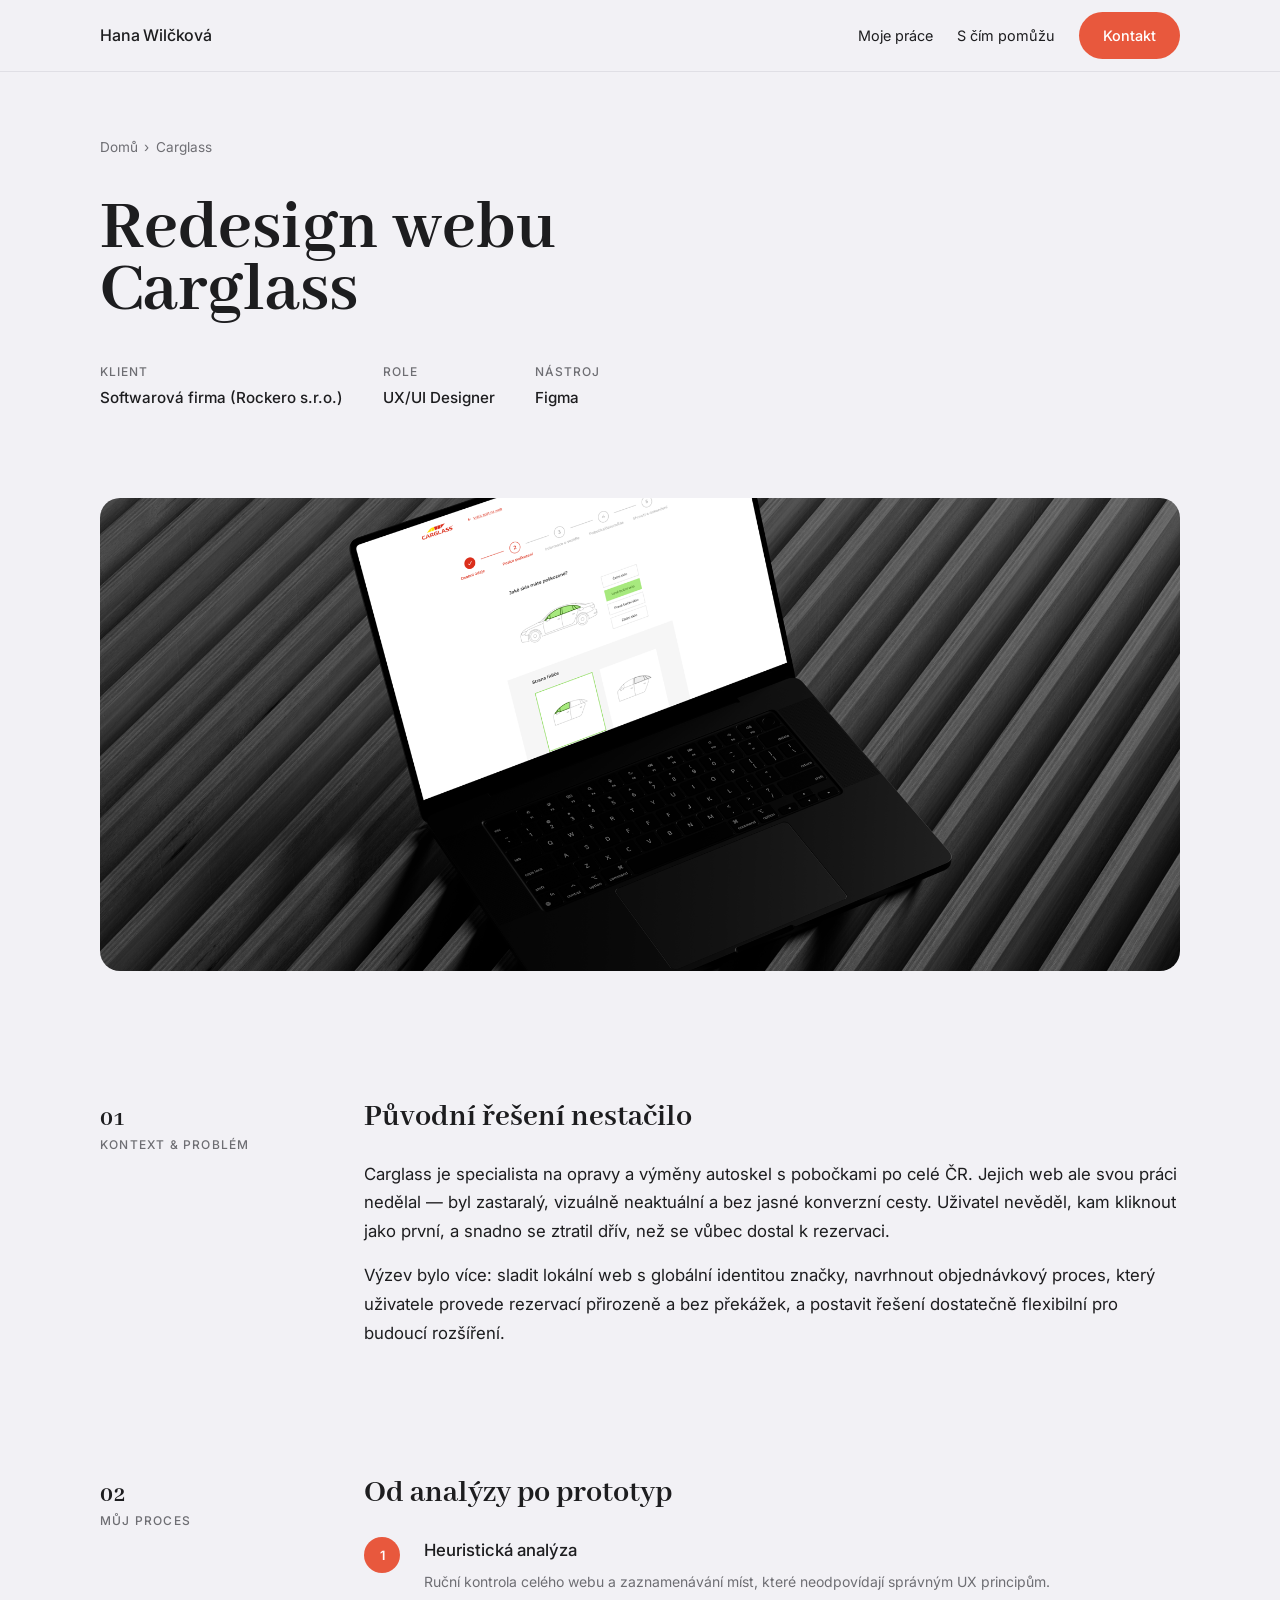
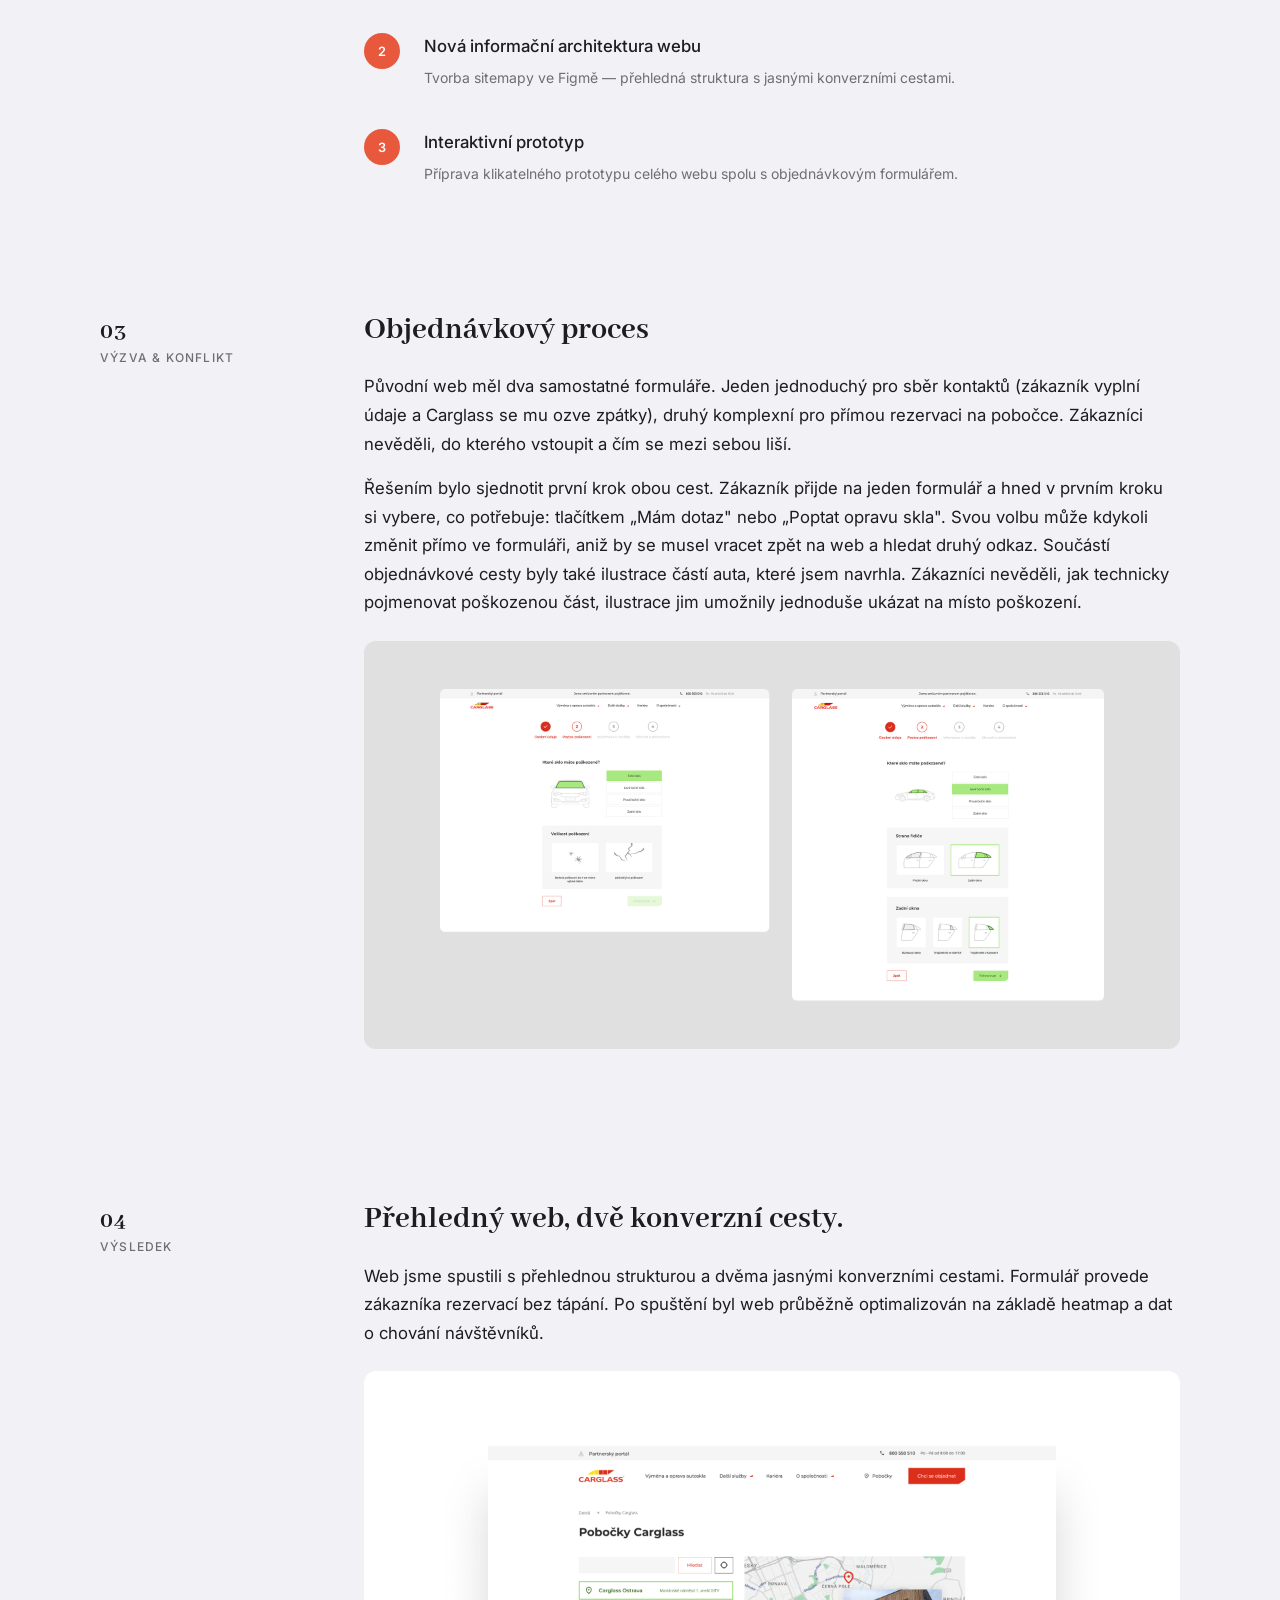
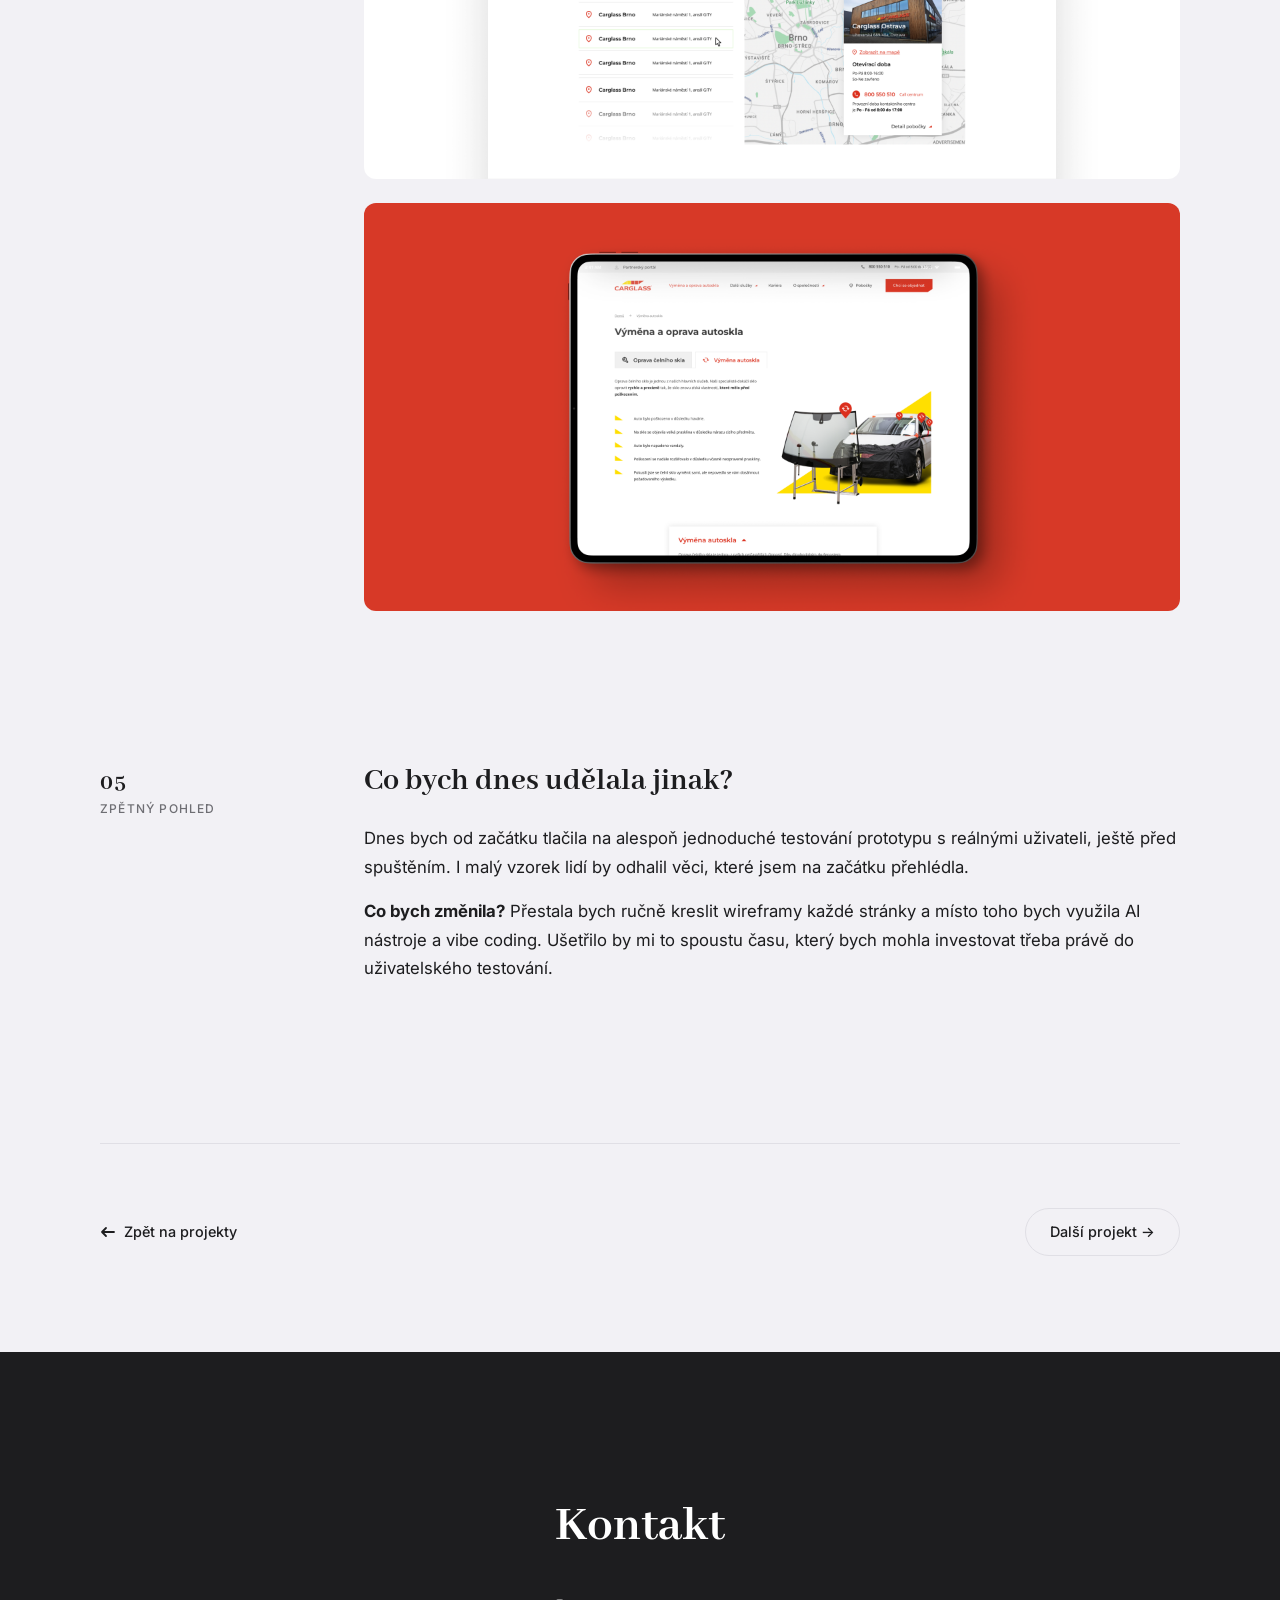
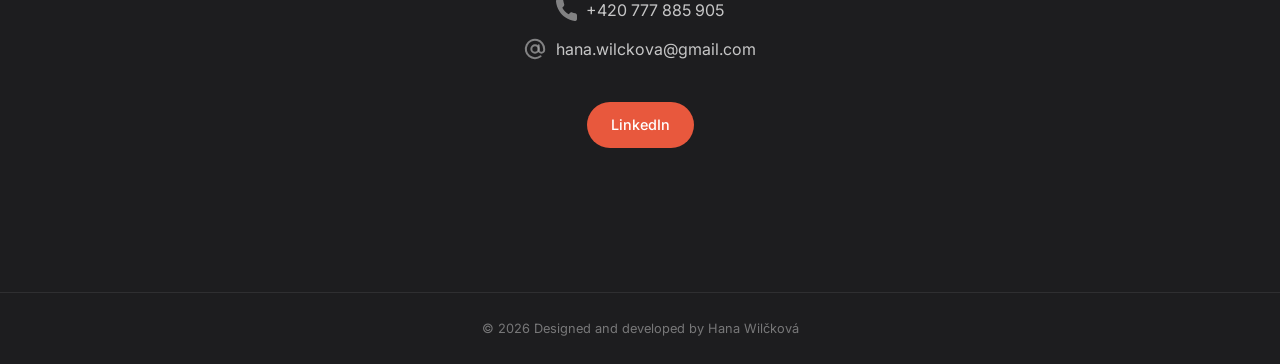
==== carglass.html @ 3c84c9d0 "Portfolio" ====
<!DOCTYPE html>
<html lang="cs">
<head>
  <meta charset="UTF-8" />
  <meta name="viewport" content="width=device-width, initial-scale=1.0" />
  <meta name="description" content="Case study: Redesign webu Carglass — Hana Wilčková, UX/UI designer" />
  <title>Carglass — Case study · Hana Wilčková</title>
  <style>
/* =============================================
   FONTS
   ============================================= */
@font-face {
  font-family: 'Abhaya Libre';
  src: url('assets/fonts/AbhayaLibre-Regular.ttf') format('truetype');
  font-weight: 400;
  font-style: normal;
  font-display: swap;
}
@font-face {
  font-family: 'Abhaya Libre';
  src: url('assets/fonts/AbhayaLibre-Medium.ttf') format('truetype');
  font-weight: 500;
  font-style: normal;
  font-display: swap;
}
@font-face {
  font-family: 'Abhaya Libre';
  src: url('assets/fonts/AbhayaLibre-SemiBold.ttf') format('truetype');
  font-weight: 600;
  font-style: normal;
  font-display: swap;
}
@font-face {
  font-family: 'Abhaya Libre';
  src: url('assets/fonts/AbhayaLibre-Bold.ttf') format('truetype');
  font-weight: 700 800;
  font-style: normal;
  font-display: swap;
}
@font-face {
  font-family: 'Inter';
  src: url('assets/fonts/Inter-VariableFont_opsz,wght.ttf') format('truetype');
  font-weight: 100 900;
  font-style: normal;
  font-display: swap;
}

/* =============================================
   DESIGN TOKENS
   ============================================= */
:root {
  --color-bg: #F2F1F5;
  --color-primary: #F2F1F5;
  --color-accent: #E8583D;
  --color-text: #1D1D1F;
  --color-white: #FFFFFF;
  --color-footer: #1D1D1F;
  --color-muted: #6E6E73;
  --color-border: #E0DFE5;
  --color-card-bg: #FFFFFF;

  --font-serif: 'Abhaya Libre', Georgia, serif;
  --font-sans: 'Inter', -apple-system, BlinkMacSystemFont, 'Segoe UI', sans-serif;

  --space-xs: 0.5rem;
  --space-sm: 1rem;
  --space-md: 1.5rem;
  --space-lg: 2.5rem;
  --space-xl: 4rem;
  --space-2xl: 6rem;
  --space-3xl: 9rem;

  --radius-sm: 6px;
  --radius-md: 12px;
  --radius-lg: 20px;
  --radius-full: 9999px;

  --transition: 0.2s ease;

  --max-width: 1160px;
  --nav-height: 72px;
}

/* =============================================
   RESET & BASE
   ============================================= */
*, *::before, *::after {
  box-sizing: border-box;
  margin: 0;
  padding: 0;
}

html {
  scroll-behavior: smooth;
  scroll-padding-top: var(--nav-height);
}

body {
  font-family: var(--font-sans);
  font-weight: 400;
  font-size: 1rem;
  line-height: 1.65;
  color: var(--color-text);
  background-color: var(--color-bg);
  -webkit-font-smoothing: antialiased;
  -moz-osx-font-smoothing: grayscale;
}

img {
  display: block;
  max-width: 100%;
  height: auto;
}

a {
  color: inherit;
  text-decoration: none;
}

ul, ol {
  list-style: none;
}

/* =============================================
   TYPOGRAPHY
   ============================================= */
h1, h2, h3, h4 {
  font-family: var(--font-serif);
  font-weight: 700;
  line-height: 1.15;
  color: var(--color-text);
}

h1 { font-size: clamp(2.66rem, 5.7vw, 5.225rem); line-height: 0.85; }
h2 { font-size: clamp(2rem, 4vw, 3.5rem); }
h3 { font-size: clamp(1.4rem, 2.5vw, 2rem); }
h4 { font-size: 1.2rem; font-weight: 600; }

p {
  color: var(--color-text);
  line-height: 1.7;
}

.text-muted {
  color: var(--color-muted);
  font-size: 0.9rem;
}

/* =============================================
   LAYOUT
   ============================================= */
.container {
  width: 100%;
  max-width: var(--max-width);
  margin: 0 auto;
  padding: 0 var(--space-lg);
}

section {
  padding: var(--space-2xl) 0;
}

/* =============================================
   BUTTONS
   ============================================= */
.btn {
  display: inline-flex;
  align-items: center;
  gap: 0.4rem;
  padding: 0.7rem 1.5rem;
  border-radius: var(--radius-full);
  font-family: var(--font-sans);
  font-size: 0.9rem;
  font-weight: 500;
  cursor: pointer;
  border: none;
  transition: background-color var(--transition), color var(--transition), transform var(--transition), box-shadow var(--transition);
  white-space: nowrap;
}

.btn-accent {
  background-color: var(--color-accent);
  color: var(--color-white);
}

.btn-accent:hover {
  background-color: #d44b31;
  transform: translateY(-1px);
  box-shadow: 0 4px 16px rgba(232, 88, 61, 0.3);
}

.btn-outline {
  background-color: transparent;
  color: var(--color-text);
  border: 1.5px solid var(--color-border);
}

.btn-outline:hover {
  border-color: var(--color-text);
}

.btn-ghost {
  background-color: transparent;
  color: var(--color-text);
  padding: 0.7rem 0;
}

.btn-ghost:hover {
  color: var(--color-accent);
}

.btn-large {
  padding: 1rem 2.5rem;
  font-size: 1.1rem;
}

.btn-nav {
  background-color: transparent;
  color: var(--color-text);
  border: 1.5px solid var(--color-text);
}

.btn-nav:hover {
  background-color: var(--color-accent);
  border-color: var(--color-accent);
  color: var(--color-white);
  transform: translateY(-1px);
  box-shadow: 0 4px 16px rgba(232, 88, 61, 0.3);
}

/* =============================================
   NAVIGATION
   ============================================= */
.nav {
  position: fixed;
  top: 0;
  left: 0;
  right: 0;
  z-index: 100;
  background-color: var(--color-bg);
  border-bottom: 1px solid var(--color-border);
  height: var(--nav-height);
  display: flex;
  align-items: center;
}

body {
  padding-top: var(--nav-height);
}

.nav__inner {
  display: flex;
  align-items: center;
  justify-content: space-between;
  width: 100%;
  max-width: var(--max-width);
  margin: 0 auto;
  padding: 0 var(--space-lg);
}

.nav__logo {
  font-family: var(--font-sans);
  font-weight: 500;
  font-size: 1rem;
  color: var(--color-text);
  letter-spacing: -0.01em;
  transition: color var(--transition);
  white-space: nowrap;
}

.nav__logo:hover {
  color: var(--color-accent);
}

.nav__links {
  display: flex;
  align-items: center;
  gap: var(--space-md);
  margin-left: auto;
  margin-right: var(--space-md);
}

.nav__link {
  font-family: var(--font-sans);
  font-size: 0.9rem;
  font-weight: 400;
  color: var(--color-text);
  transition: color var(--transition);
}

.nav__link:hover {
  color: var(--color-accent);
}

.nav__actions {
  display: flex;
  align-items: center;
  gap: var(--space-sm);
}

/* Burger button */
.nav__burger {
  display: none;
  flex-direction: column;
  justify-content: center;
  align-items: center;
  gap: 5px;
  width: 36px;
  height: 36px;
  background: none;
  border: none;
  cursor: pointer;
  padding: 0;
  flex-shrink: 0;
}

.nav__burger-line {
  display: block;
  width: 22px;
  height: 2px;
  background-color: var(--color-text);
  border-radius: 2px;
  transition: transform 0.2s ease, opacity 0.2s ease;
}

.nav__burger[aria-expanded="true"] .nav__burger-line:nth-child(1) {
  transform: translateY(7px) rotate(45deg);
}
.nav__burger[aria-expanded="true"] .nav__burger-line:nth-child(2) {
  opacity: 0;
}
.nav__burger[aria-expanded="true"] .nav__burger-line:nth-child(3) {
  transform: translateY(-7px) rotate(-45deg);
}

/* Mobile drawer */
.nav__drawer {
  display: none;
  position: fixed;
  top: var(--nav-height);
  left: 0;
  right: 0;
  height: calc(100dvh - var(--nav-height));
  background-color: var(--color-bg);
  padding: var(--space-md) var(--space-lg);
  flex-direction: column;
  gap: 0;
  z-index: 99;
  overflow-y: auto;
}

.nav__drawer.is-open {
  display: flex;
}

.nav__drawer-link {
  font-family: var(--font-sans);
  font-size: 1rem;
  font-weight: 400;
  color: var(--color-text);
  padding: 0.85rem 0;
  border-bottom: 1px solid var(--color-border);
  transition: color var(--transition);
}

.nav__drawer-link:last-child {
  border-bottom: none;
}

.nav__drawer-link:hover {
  color: var(--color-accent);
}

/* =============================================
   FOOTER
   ============================================= */
.footer {
  background-color: var(--color-footer);
  color: var(--color-white);
}

.footer__main {
  min-height: 60vh;
  display: flex;
  align-items: center;
  padding: var(--space-2xl) 0;
}

.footer__bar {
  min-height: 72px;
  display: flex;
  align-items: center;
  justify-content: center;
  border-top: 1px solid rgba(255,255,255,0.08);
}

.footer__bar .container {
  width: 100%;
  text-align: center;
}

.footer__inner {
  display: flex;
  flex-direction: column;
  align-items: center;
  text-align: center;
  gap: var(--space-xl);
  width: 100%;
}

.footer__cta-label {
  font-size: 0.8rem;
  font-weight: 500;
  text-transform: uppercase;
  letter-spacing: 0.1em;
  color: rgba(255,255,255,0.4);
  margin-bottom: var(--space-sm);
}

.footer__headline {
  font-family: var(--font-serif);
  font-size: clamp(2rem, 4vw, 3.5rem);
  color: var(--color-white);
  line-height: 1.2;
  margin-bottom: var(--space-lg);
}

.footer__contacts {
  display: flex;
  flex-direction: column;
  align-items: center;
  gap: 0.75rem;
  margin-bottom: var(--space-lg);
}

.footer__contact-item {
  display: inline-flex;
  align-items: center;
  gap: 0.6rem;
  color: rgba(255,255,255,0.75);
  font-size: 1rem;
  text-decoration: none;
  transition: color var(--transition);
}

.footer__contact-item:hover {
  color: var(--color-white);
}

.footer__contact-item svg {
  flex-shrink: 0;
  opacity: 0.6;
}


.footer__copy {
  font-size: 0.8rem;
  color: rgba(255,255,255,0.4);
  text-align: center;
}

.footer__social {
  display: flex;
  gap: var(--space-md);
}

.footer__social-link {
  font-size: 0.8rem;
  color: rgba(255,255,255,0.4);
  transition: color var(--transition);
}

.footer__social-link:hover {
  color: var(--color-white);
}

/* =============================================
   CASE STUDY PAGES
   ============================================= */

/* Case Study Hero */
.case-hero {
  padding: var(--space-xl) 0 var(--space-md);
}

.case-hero__breadcrumb {
  font-size: 0.85rem;
  color: var(--color-muted);
  margin-bottom: var(--space-lg);
  display: flex;
  align-items: center;
  gap: 0.4rem;
}

.case-hero__breadcrumb a {
  color: var(--color-muted);
  transition: color var(--transition);
}

.case-hero__breadcrumb a:hover {
  color: var(--color-text);
}

.case-hero__label {
  font-size: 0.8rem;
  font-weight: 500;
  text-transform: uppercase;
  letter-spacing: 0.1em;
  color: var(--color-accent);
  margin-bottom: var(--space-sm);
}

.case-hero__title {
  margin-bottom: var(--space-lg);
  max-width: 800px;
}

.case-hero__meta {
  display: flex;
  flex-wrap: wrap;
  gap: var(--space-lg);
}

.case-hero__meta-item {
  display: flex;
  flex-direction: column;
  gap: 0.2rem;
}

.case-hero__meta-label {
  font-size: 0.75rem;
  font-weight: 500;
  text-transform: uppercase;
  letter-spacing: 0.08em;
  color: var(--color-muted);
}

.case-hero__meta-value {
  font-size: 0.95rem;
  font-weight: 500;
  color: var(--color-text);
}

/* Case Study Cover Image */
.case-cover {
  padding: var(--space-xl) 0;
}

.case-cover__image {
  width: 100%;
  border-radius: var(--radius-lg);
  overflow: hidden;
  aspect-ratio: 16 / 7;
  background-color: var(--color-border);
  position: relative;
}

.case-cover__image img {
  width: 100%;
  height: 100%;
  object-fit: cover;
}

.case-cover__placeholder {
  width: 100%;
  height: 100%;
  display: flex;
  align-items: center;
  justify-content: center;
  font-family: var(--font-sans);
  font-size: 0.9rem;
  color: var(--color-white);
}

/* Case Study Content */
.case-content {
  padding: 0 0 var(--space-2xl);
}

.case-section {
  padding: var(--space-xl) 0;
}

.case-section__inner {
  display: grid;
  grid-template-columns: 200px 1fr;
  gap: var(--space-xl);
  align-items: start;
}

.case-section__num {
  font-family: var(--font-sans);
  font-size: 0.75rem;
  font-weight: 500;
  text-transform: uppercase;
  letter-spacing: 0.1em;
  color: var(--color-muted);
  padding-top: 0.5rem;
}

.case-section__num strong {
  font-size: 1.5rem;
  font-weight: 700;
  font-family: var(--font-serif);
  color: var(--color-text);
  display: block;
  line-height: 1;
  margin-bottom: 0.25rem;
}

.case-section__title {
  font-family: var(--font-serif);
  font-size: clamp(1.5rem, 2.5vw, 2rem);
  margin-bottom: var(--space-md);
}

.case-section__body {
  font-size: 1.05rem;
  line-height: 1.8;
  color: var(--color-text);
}

.case-section__body p {
  margin-bottom: var(--space-sm);
}

.case-section__body p:last-child {
  margin-bottom: 0;
}

.case-section__body .process-step__title {
  margin-bottom: 0.25rem;
}

.case-section__body .process-step__desc {
  margin-bottom: 0;
}

/* Numbered process steps */
.process-steps {
  display: flex;
  flex-direction: column;
  gap: var(--space-lg);
  margin-top: var(--space-md);
}

.process-step {
  display: flex;
  gap: var(--space-md);
  align-items: flex-start;
}

.process-step__num {
  flex-shrink: 0;
  width: 36px;
  height: 36px;
  border-radius: var(--radius-full);
  background-color: var(--color-accent);
  color: var(--color-white);
  display: flex;
  align-items: center;
  justify-content: center;
  font-size: 0.8rem;
  font-weight: 600;
  font-family: var(--font-sans);
  margin-top: 0.1rem;
}

.process-step__content {
  flex: 1;
  display: flex;
  flex-direction: column;
  gap: 0.15rem;
}

.process-step__title {
  font-weight: 500;
  color: var(--color-text);
  margin-bottom: 0.1rem;
}

.process-step__desc {
  font-size: 0.875rem;
  color: var(--color-muted);
  margin-top: 0;
  line-height: 1.5;
}

/* Callout / highlight block */
.callout {
  background-color: var(--color-white);
  border-left: 3px solid var(--color-accent);
  border-radius: 0 var(--radius-md) var(--radius-md) 0;
  padding: var(--space-md);
  margin: var(--space-md) 0;
}

.callout p {
  font-size: 0.975rem;
  color: var(--color-text);
}

/* Image in case study */
.case-image {
  width: 100%;
  border-radius: var(--radius-md);
  overflow: hidden;
  margin: var(--space-md) 0;
}

.case-image img {
  width: 100%;
  height: auto;
  display: block;
}

.case-image__caption {
  font-size: 0.8rem;
  color: var(--color-muted);
  text-align: center;
  margin-top: 0.5rem;
  font-style: italic;
}

/* Back button */
.case-back {
  padding: var(--space-xl) 0 var(--space-2xl);
  border-top: 1px solid var(--color-border);
  display: flex;
  align-items: center;
  justify-content: space-between;
}

.btn-back {
  display: inline-flex;
  align-items: center;
  gap: 0.5rem;
  font-size: 0.9rem;
  font-weight: 500;
  color: var(--color-text);
  transition: color var(--transition), gap var(--transition);
}

.btn-back:hover {
  color: var(--color-accent);
  gap: 0.75rem;
}

/* =============================================
   DIVIDERS & UTILS
   ============================================= */
.divider {
  width: 100%;
  height: 1px;
  background-color: var(--color-border);
}

.visually-hidden {
  position: absolute;
  width: 1px;
  height: 1px;
  padding: 0;
  margin: -1px;
  overflow: hidden;
  clip: rect(0, 0, 0, 0);
  white-space: nowrap;
  border: 0;
}

/* =============================================
   RESPONSIVE
   ============================================= */
@media (max-width: 900px) {
  .projects__grid {
    grid-template-columns: 1fr;
    gap: var(--space-md);
  }

  .about__inner {
    grid-template-columns: 1fr;
    gap: var(--space-lg);
  }

  .case-section__inner {
    grid-template-columns: 1fr;
    gap: var(--space-sm);
  }

  .case-section__num {
    display: flex;
    align-items: center;
    gap: var(--space-sm);
    padding-top: 0;
  }

  .case-section__num strong {
    display: inline;
    margin-bottom: 0;
  }
}

@media (max-width: 768px) {
  :root {
    --space-xl: 3rem;
    --space-2xl: 4rem;
    --space-3xl: 5rem;
  }

  .container {
    padding: 0 var(--space-sm);
  }

  .nav__inner {
    padding: 0 var(--space-sm);
  }

  .hero {
    padding: var(--space-xl) 0 var(--space-lg);
  }

  .hero__title {
    font-size: clamp(2.6rem, 9vw, 4rem);
  }

  .hero__actions {
    flex-direction: column;
    align-items: flex-start;
    gap: var(--space-sm);
  }

  .section-header {
    flex-direction: column;
    gap: var(--space-xs);
  }

  .case-hero__meta {
    gap: var(--space-md);
  }

  .footer__bottom {
    flex-direction: column;
    align-items: center;
    text-align: center;
  }
}

@media (max-width: 480px) {
  h1 { font-size: 2.4rem; }
  h2 { font-size: 1.8rem; }

  .hero__subtitle {
    font-size: 1rem;
  }
}

@media (max-width: 425px) {
  .nav__links {
    display: none;
  }

  .nav__burger {
    display: flex;
  }

  .nav__inner {
    padding: 0 var(--space-sm);
  }

  .nav__drawer {
    padding: 0 var(--space-sm);
  }
}

</style>
</head>
<body>

  <!-- ===================== NAVIGATION ===================== -->
    <header>
    <nav class="nav" aria-label="Hlavní navigace">
      <div class="nav__inner">
        <a href="index.html" class="nav__logo">Hana Wilčková</a>
        <div class="nav__links">
          <a href="index.html#projekty" class="nav__link">Moje práce</a>
          <a href="index.html#sluzby" class="nav__link">S čím pomůžu</a>
        </div>
        <div class="nav__actions">
          <a href="index.html#kontakt" class="btn btn-accent">Kontakt</a>
          <button class="nav__burger" aria-label="Otevřít menu" aria-expanded="false">
            <span class="nav__burger-line"></span>
            <span class="nav__burger-line"></span>
            <span class="nav__burger-line"></span>
          </button>
        </div>
      </div>
      <div class="nav__drawer" id="navDrawer">
        <a href="index.html#projekty" class="nav__drawer-link">Moje práce</a>
        <a href="index.html#sluzby" class="nav__drawer-link">S čím pomůžu</a>
      </div>
    </nav>
  </header>

  <main>

    <!-- ===================== CASE HERO ===================== -->
    <section class="case-hero">
      <div class="container">
        <nav class="case-hero__breadcrumb" aria-label="Breadcrumb">
          <a href="index.html">Domů</a>
          <span aria-hidden="true">›</span>
          <span>Carglass</span>
        </nav>

        <h1 class="case-hero__title">Redesign webu<br>Carglass</h1>

        <div class="case-hero__meta">
          <div class="case-hero__meta-item">
            <span class="case-hero__meta-label">Klient</span>
            <span class="case-hero__meta-value">Softwarová firma (Rockero s.r.o.)</span>
          </div>
          <div class="case-hero__meta-item">
            <span class="case-hero__meta-label">Role</span>
            <span class="case-hero__meta-value">UX/UI Designer</span>
          </div>
          <div class="case-hero__meta-item">
            <span class="case-hero__meta-label">Nástroj</span>
            <span class="case-hero__meta-value">Figma</span>
          </div>
        </div>
      </div>
    </section>

    <!-- ===================== COVER IMAGE ===================== -->
    <div class="case-cover">
      <div class="container">
        <div class="case-cover__image">
          <img
            src="assets/images/carglass-cover.png"
            alt="Carglass redesign — přehled"
            onerror="this.style.display='none'; this.nextElementSibling.style.display='flex';"
          />
          <div class="case-cover__placeholder" style="display:none; background: linear-gradient(135deg, #1a1a2e 0%, #2C2C54 50%, #474787 100%);">
            <div style="color: rgba(255,255,255,0.6); font-size: 0.85rem; text-align: center;">
              Carglass · Cover image · /assets/images/carglass-cover.png
            </div>
          </div>
        </div>
      </div>
    </div>

    <!-- ===================== CASE CONTENT ===================== -->
    <div class="case-content">
      <div class="container">

        <!-- 01 Kontext a problém -->
        <div class="case-section">
          <div class="case-section__inner">
            <div class="case-section__num">
              <strong>01</strong>
              Kontext &amp; problém
            </div>
            <div>
              <h2 class="case-section__title">Původní řešení nestačilo</h2>
              <div class="case-section__body">
                <p>
                  Carglass je specialista na opravy a výměny autoskel s pobočkami po celé ČR.
                  Jejich web ale svou práci nedělal — byl zastaralý, vizuálně neaktuální
                  a bez jasné konverzní cesty. Uživatel nevěděl, kam kliknout jako první,
                  a snadno se ztratil dřív, než se vůbec dostal k rezervaci.
                </p>
                <p>
                  Výzev bylo více: sladit lokální web s globální identitou značky, navrhnout
                  objednávkový proces, který uživatele provede rezervací přirozeně a bez překážek,
                  a postavit řešení dostatečně flexibilní pro budoucí rozšíření.
                </p>

              </div>
            </div>
          </div>
        </div>

        <!-- 02 Můj proces -->
        <div class="case-section">
          <div class="case-section__inner">
            <div class="case-section__num">
              <strong>02</strong>
              Můj proces
            </div>
            <div>
              <h2 class="case-section__title">Od analýzy po prototyp</h2>
              <div class="case-section__body">
                <div class="process-steps">
                  <div class="process-step">
                    <div class="process-step__num">1</div>
                    <div class="process-step__content">
                      <p class="process-step__title">Heuristická analýza</p>
                      <p class="process-step__desc">Ruční kontrola celého webu a zaznamenávání míst, které neodpovídají správným UX principům.</p>
                    </div>
                  </div>
                  <div class="process-step">
                    <div class="process-step__num">2</div>
                    <div class="process-step__content">
                      <p class="process-step__title">Nová informační architektura webu</p>
                      <p class="process-step__desc">Tvorba sitemapy ve Figmě — přehledná struktura s jasnými konverzními cestami.</p>
                    </div>
                  </div>
                  <div class="process-step">
                    <div class="process-step__num">3</div>
                    <div class="process-step__content">
                      <p class="process-step__title">Interaktivní prototyp</p>
                      <p class="process-step__desc">Příprava klikatelného prototypu celého webu spolu s objednávkovým formulářem.</p>
                    </div>
                  </div>
                </div>

              </div>
            </div>
          </div>
        </div>

        <!-- 03 Výzva & konflikt -->
        <div class="case-section">
          <div class="case-section__inner">
            <div class="case-section__num">
              <strong>03</strong>
              Výzva &amp; konflikt
            </div>
            <div>
              <h2 class="case-section__title">Objednávkový proces</h2>
              <div class="case-section__body">
                <p>
                  Původní web měl dva samostatné formuláře. Jeden jednoduchý pro sběr kontaktů
                  (zákazník vyplní údaje a Carglass se mu ozve zpátky), druhý komplexní pro přímou
                  rezervaci na pobočce. Zákazníci nevěděli, do kterého vstoupit a čím se mezi sebou liší.
                </p>
                <p>
                  Řešením bylo sjednotit první krok obou cest. Zákazník přijde na jeden formulář
                  a hned v prvním kroku si vybere, co potřebuje: tlačítkem „Mám dotaz" nebo
                  „Poptat opravu skla". Svou volbu může kdykoli změnit přímo ve formuláři, aniž
                  by se musel vracet zpět na web a hledat druhý odkaz. Součástí objednávkové cesty
                  byly také ilustrace částí auta, které jsem navrhla. Zákazníci nevěděli, jak technicky
                  pojmenovat poškozenou část, ilustrace jim umožnily jednoduše ukázat na místo poškození.
                </p>

                <div class="case-image">
                  <img src="assets/images/carglass-objednavkovy-proces.png" alt="Objednávkový proces — Carglass" />
                </div>
              </div>
            </div>
          </div>
        </div>

        <!-- 04 Výsledek -->
        <div class="case-section">
          <div class="case-section__inner">
            <div class="case-section__num">
              <strong>04</strong>
              Výsledek
            </div>
            <div>
              <h2 class="case-section__title">Přehledný web, dvě konverzní cesty.</h2>
              <div class="case-section__body">
                <p>
                  Web jsme spustili s přehlednou strukturou a dvěma jasnými konverzními cestami.
                  Formulář provede zákazníka rezervací bez tápání. Po spuštění byl web průběžně
                  optimalizován na základě heatmap a dat o chování návštěvníků.
                </p>

                <div class="case-image">
                  <img src="assets/images/carglass-prehledny-web-1.png" alt="Přehledný web Carglass — část 1" />
                </div>

                <div class="case-image">
                  <img src="assets/images/carglass-prehledny-web-2.png" alt="Přehledný web Carglass — část 2" />
                </div>
              </div>
            </div>
          </div>
        </div>

        <!-- 05 Zpětný pohled -->
        <div class="case-section">
          <div class="case-section__inner">
            <div class="case-section__num">
              <strong>05</strong>
              Zpětný pohled
            </div>
            <div>
              <h2 class="case-section__title">Co bych dnes udělala jinak?</h2>
              <div class="case-section__body">
                <p>
                  Dnes bych od začátku tlačila na alespoň jednoduché testování prototypu
                  s reálnými uživateli, ještě před spuštěním. I malý vzorek lidí by odhalil
                  věci, které jsem na začátku přehlédla.
                </p>
                <p>
                  <strong>Co bych změnila?</strong> Přestala bych ručně kreslit wireframy každé
                  stránky a místo toho bych využila AI nástroje a vibe coding. Ušetřilo by mi to
                  spoustu času, který bych mohla investovat třeba právě do uživatelského testování.
                </p>
              </div>
            </div>
          </div>
        </div>

      </div>
    </div>

    <!-- ===================== BACK BUTTON ===================== -->
    <div class="container">
      <div class="case-back">
        <a href="index.html#projekty" class="btn-back">
          <svg width="16" height="16" viewBox="0 0 16 16" fill="none" stroke="currentColor" stroke-width="1.8" stroke-linecap="round" stroke-linejoin="round" aria-hidden="true">
            <path d="M14 8H2M6 4L2 8l4 4"/>
          </svg>
          Zpět na projekty
        </a>
        <a href="videolektor.html" class="btn btn-outline">
          Další projekt →
        </a>
      </div>
    </div>

  </main>

  <!-- ===================== FOOTER ===================== -->
    <footer class="footer" id="kontakt">
    <div class="footer__main">
      <div class="container">
        <div class="footer__inner">
          <div>
            <h2 class="footer__headline">Kontakt</h2>
            <div class="footer__contacts">
              <a href="tel:+420777885905" class="footer__contact-item">
                <svg width="21" height="22" viewBox="0 0 21 22" fill="none" xmlns="http://www.w3.org/2000/svg" aria-hidden="true"><path d="M20.9993 16.4712V19.7831C21.0005 20.0906 20.9403 20.3949 20.8225 20.6766C20.7047 20.9583 20.5319 21.2112 20.3152 21.419C20.0985 21.6269 19.8427 21.7851 19.5642 21.8836C19.2856 21.9821 18.9904 22.0187 18.6975 21.991C15.4484 21.6219 12.3275 20.4611 9.58535 18.6019C7.03418 16.9069 4.87123 14.6455 3.2501 11.9781C1.46565 9.09809 0.355154 5.81909 0.00857022 2.40674C-0.0178155 2.10146 0.0168851 1.79378 0.110463 1.50329C0.20404 1.2128 0.354444 0.94586 0.552098 0.719472C0.749753 0.493085 0.990327 0.312208 1.2585 0.188357C1.52668 0.0645062 1.81659 0.000395695 2.10976 0.000107032H5.27738C5.78981 -0.00516598 6.28658 0.184556 6.67511 0.533909C7.06364 0.883262 7.31741 1.36841 7.38913 1.89892C7.52283 2.9588 7.77078 3.99946 8.12824 5.00106C8.2703 5.39619 8.30105 5.82562 8.21684 6.23847C8.13263 6.65131 7.93699 7.03026 7.6531 7.33042L6.31214 8.73245C7.81524 11.4963 10.004 13.7847 12.6474 15.3562L13.9883 13.9542C14.2754 13.6574 14.6379 13.4528 15.0327 13.3648C15.4276 13.2767 15.8383 13.3089 16.2162 13.4574C17.1742 13.8312 18.1695 14.0904 19.1832 14.2302C19.6962 14.3058 20.1646 14.576 20.4994 14.9892C20.8343 15.4024 21.0122 15.9298 20.9993 16.4712Z" fill="currentColor"/></svg>
                +420 777 885 905
              </a>
              <a href="mailto:hana.wilckova@gmail.com" class="footer__contact-item">
                <svg width="22" height="22" viewBox="0 0 22 22" fill="none" xmlns="http://www.w3.org/2000/svg" aria-hidden="true"><path d="M11.0007 14.6663C13.0257 14.6663 14.6673 13.0247 14.6673 10.9997C14.6673 8.97463 13.0257 7.33301 11.0007 7.33301C8.97561 7.33301 7.33398 8.97463 7.33398 10.9997C7.33398 13.0247 8.97561 14.6663 11.0007 14.6663Z" stroke="currentColor" stroke-width="2" stroke-linecap="round" stroke-linejoin="round"/><path d="M14.6673 7.33342V11.9167C14.6673 12.6461 14.9571 13.3456 15.4728 13.8613C15.9885 14.377 16.688 14.6667 17.4173 14.6667C18.1467 14.6667 18.8461 14.377 19.3619 13.8613C19.8776 13.3456 20.1673 12.6461 20.1673 11.9167V11.0001C20.1672 8.93119 19.4672 6.92319 18.1812 5.30257C16.8951 3.68195 15.0987 2.54404 13.0839 2.07385C11.0692 1.60367 8.9546 1.82887 7.08406 2.71284C5.21352 3.5968 3.69702 5.08754 2.78115 6.94266C1.86527 8.79778 1.60388 10.9082 2.03948 12.9307C2.47508 14.9532 3.58205 16.7689 5.1804 18.0825C6.77875 19.3961 8.77447 20.1304 10.8431 20.166C12.9116 20.2015 14.9314 19.5363 16.574 18.2784" stroke="currentColor" stroke-width="2" stroke-linecap="round" stroke-linejoin="round"/></svg>
                hana.wilckova@gmail.com
              </a>
            </div>
            <a href="https://www.linkedin.com/in/hana-wil%C4%8Dkov%C3%A1-b87b41229/" target="_blank" rel="noopener" class="btn btn-accent">
              LinkedIn
            </a>
          </div>
        </div>
      </div>
    </div>
    <div class="footer__bar">
      <div class="container">
        <p class="footer__copy">© 2026 Designed and developed by Hana Wilčková</p>
      </div>
    </div>
  </footer>


<script>
  /* ── BURGER MENU ── */
  const navBurger = document.querySelector('.nav__burger');
  const navDrawer = document.getElementById('navDrawer');
  if (navBurger && navDrawer) {
    navBurger.addEventListener('click', () => {
      const isOpen = navDrawer.classList.toggle('is-open');
      navBurger.setAttribute('aria-expanded', String(isOpen));
    });
    navDrawer.querySelectorAll('a').forEach(link => {
      link.addEventListener('click', () => {
        navDrawer.classList.remove('is-open');
        navBurger.setAttribute('aria-expanded', 'false');
      });
    });
  }
</script>

</body>
</html>
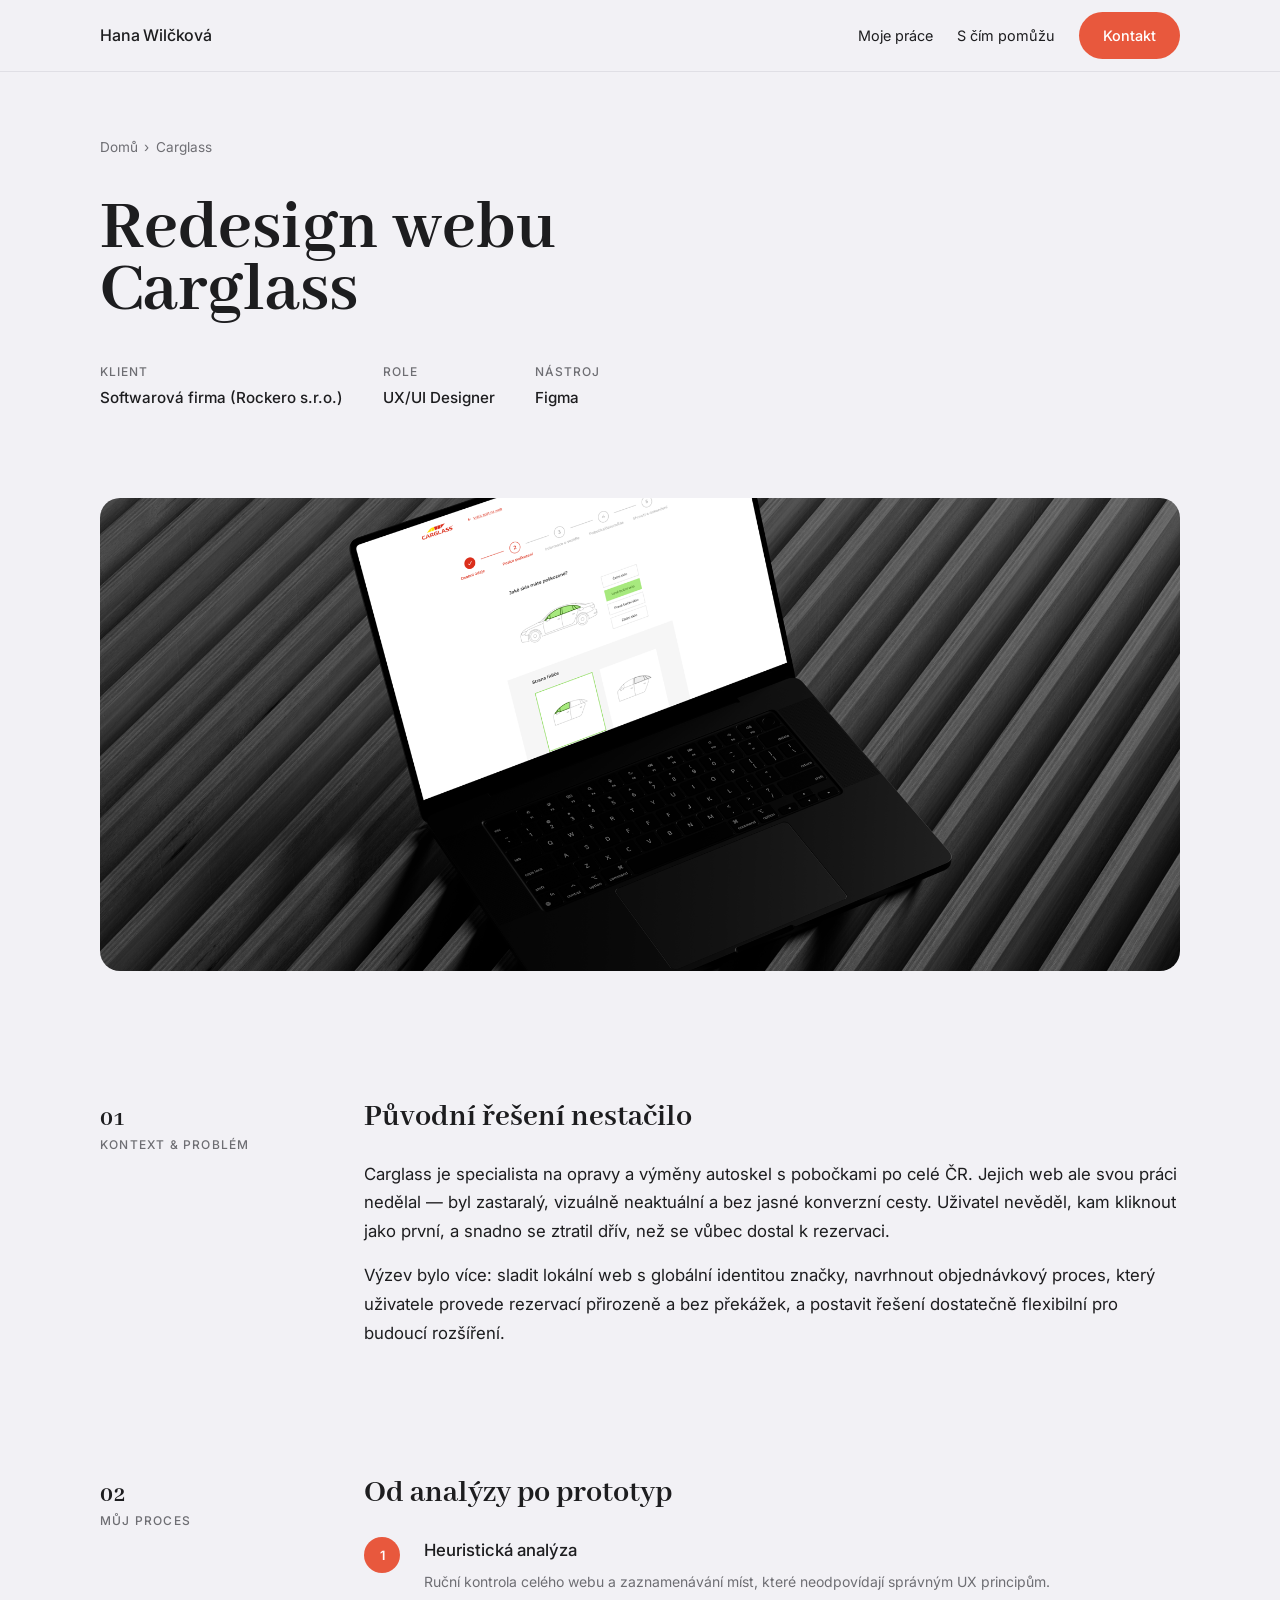
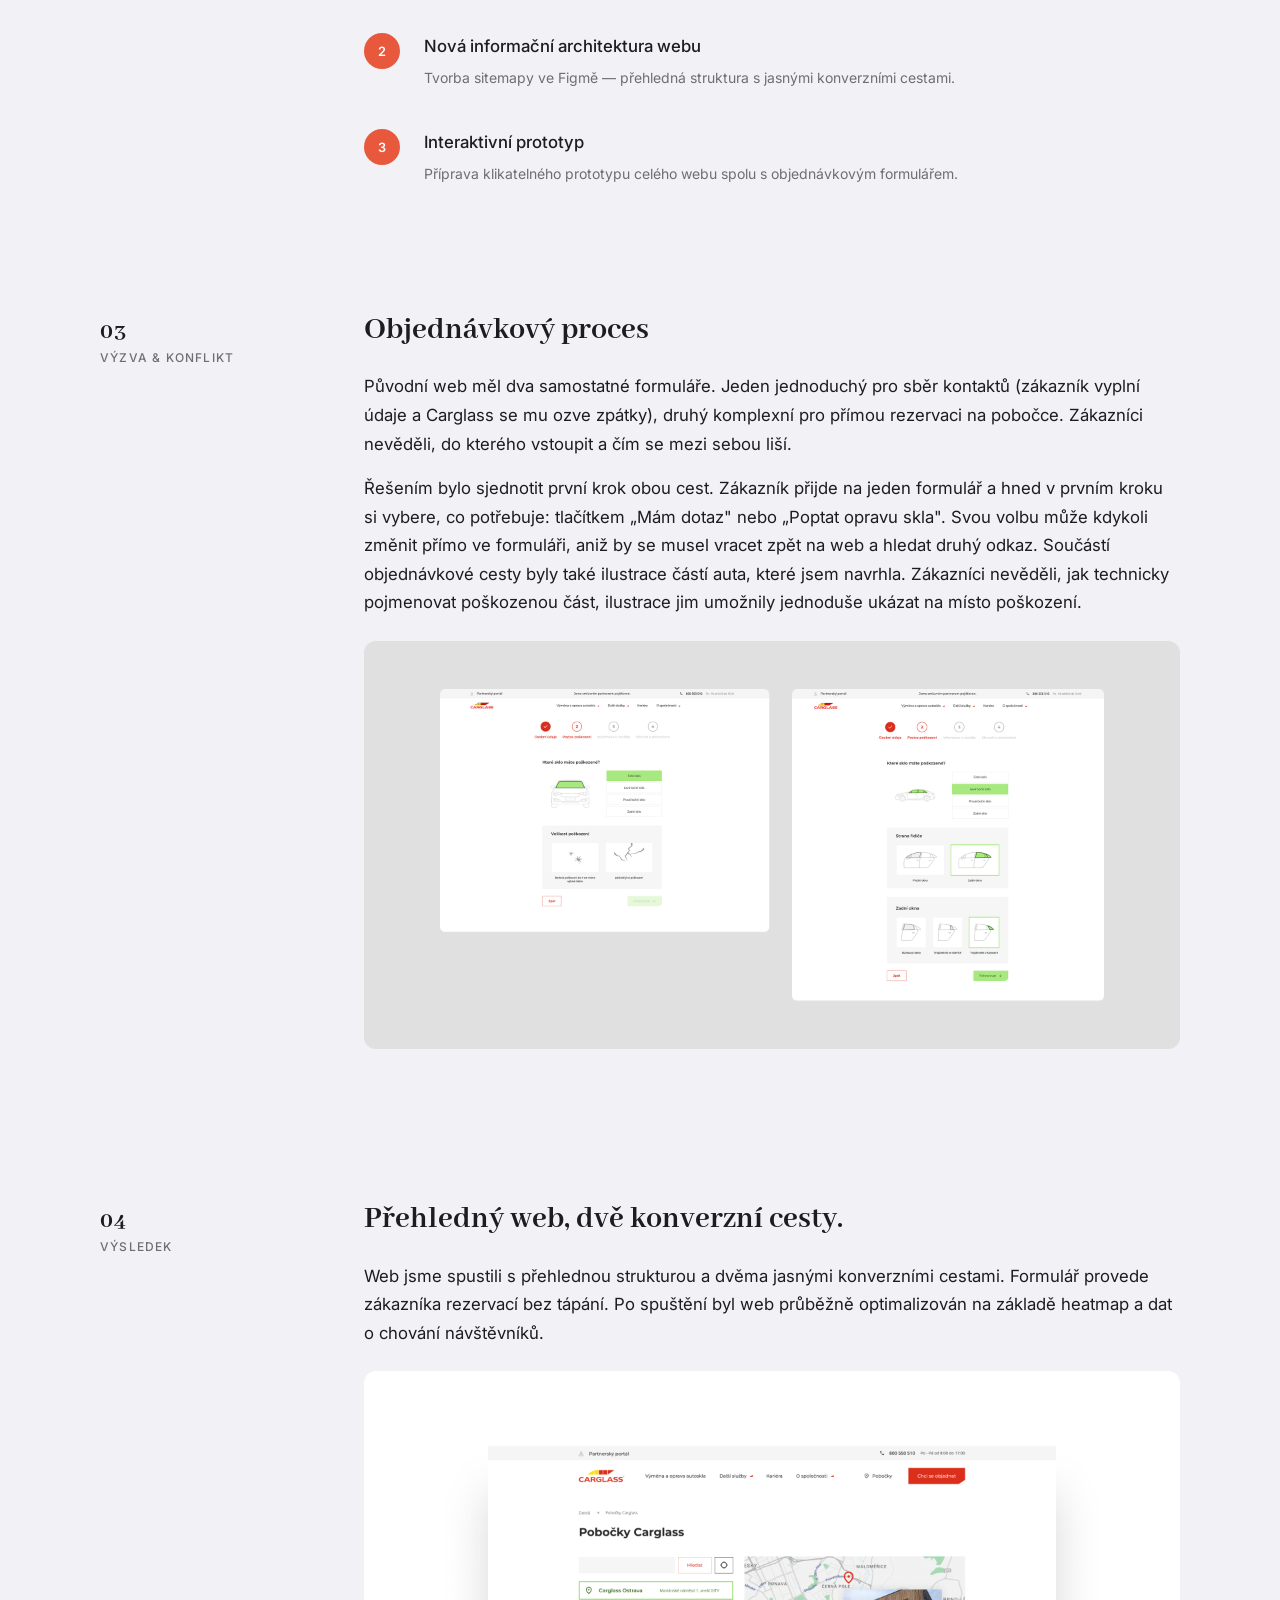
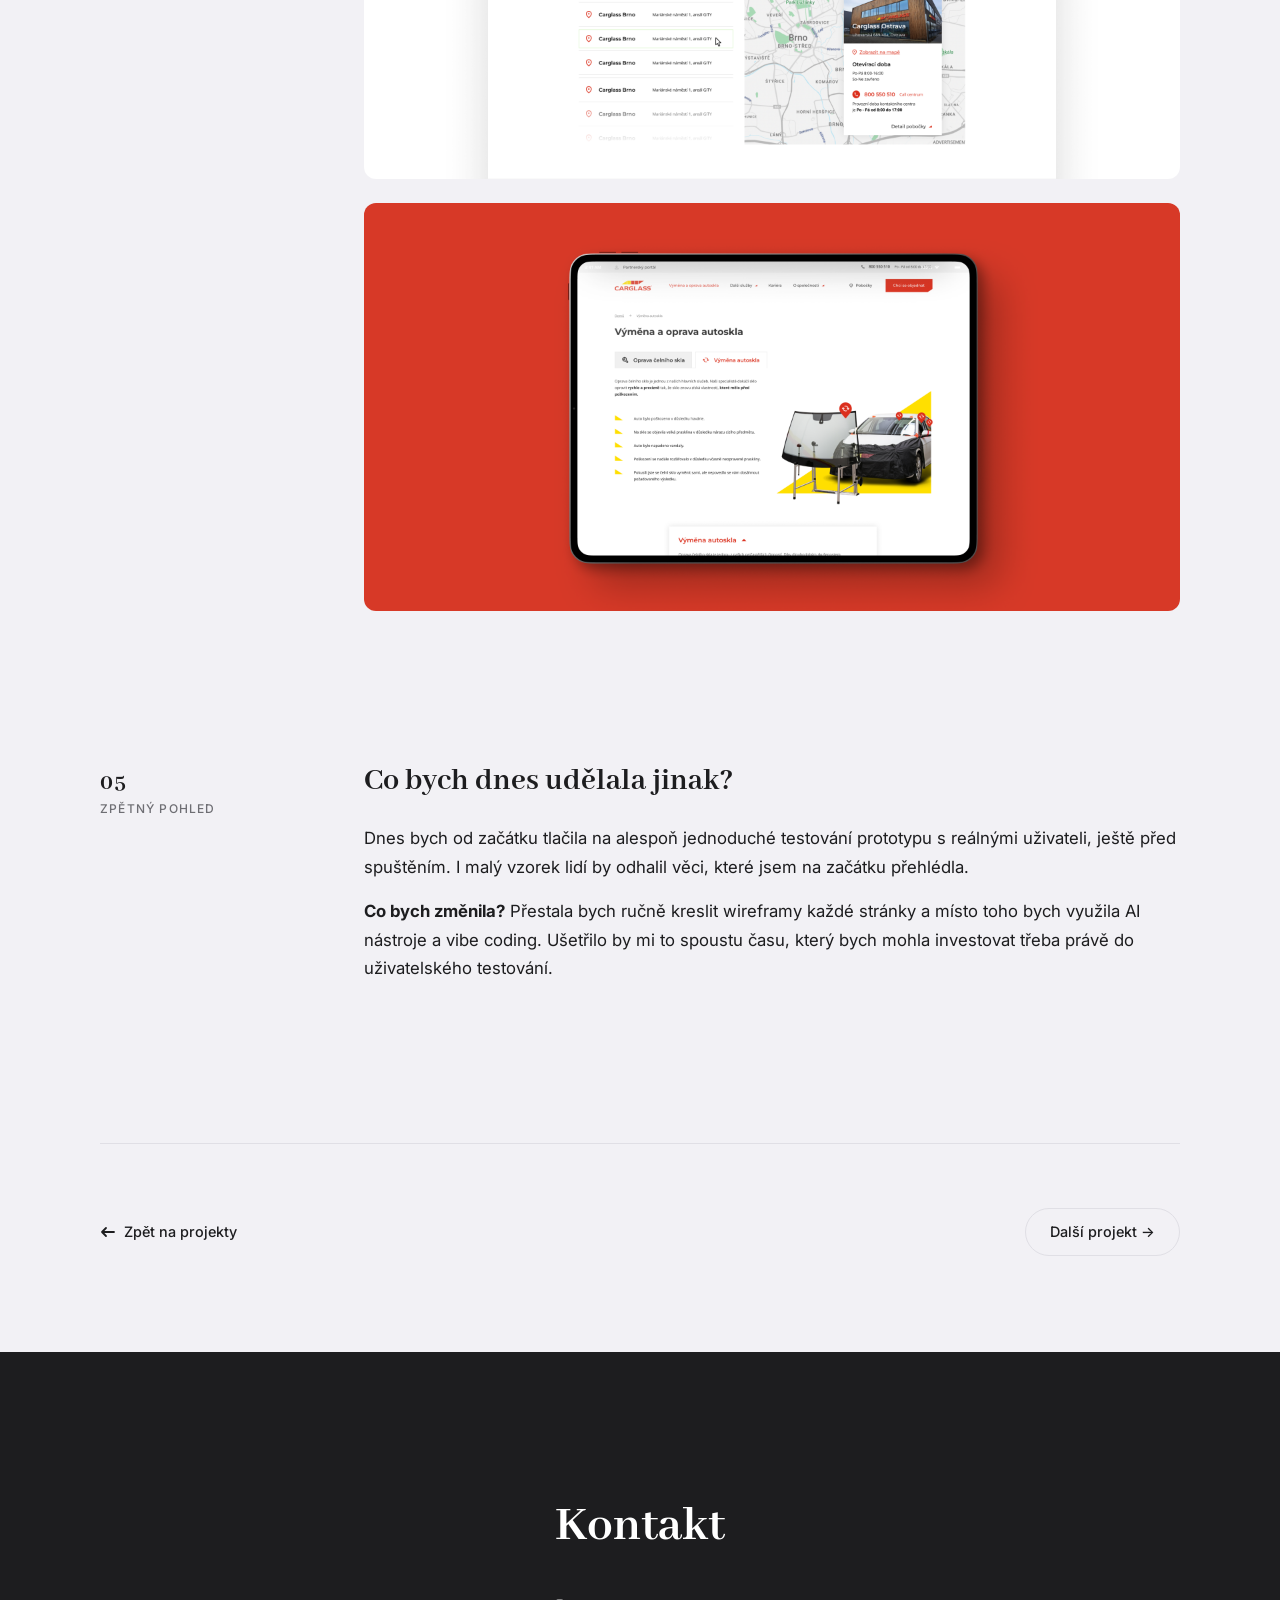
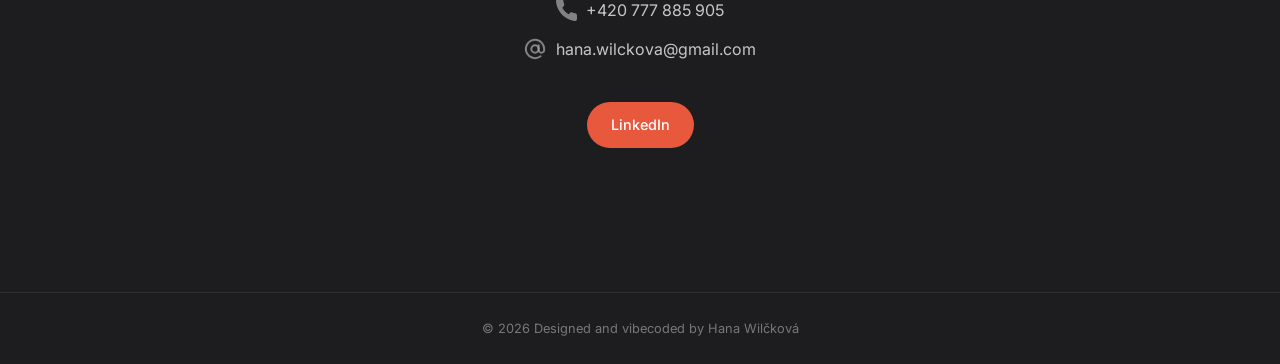
==== commit df1eea29: "Vibecoded" ====
--- a/carglass.html
+++ b/carglass.html
@@ -1149,7 +1149,7 @@
     </div>
     <div class="footer__bar">
       <div class="container">
-        <p class="footer__copy">© 2026 Designed and developed by Hana Wilčková</p>
+        <p class="footer__copy">© 2026 Designed and vibecoded by Hana Wilčková</p>
       </div>
     </div>
   </footer>
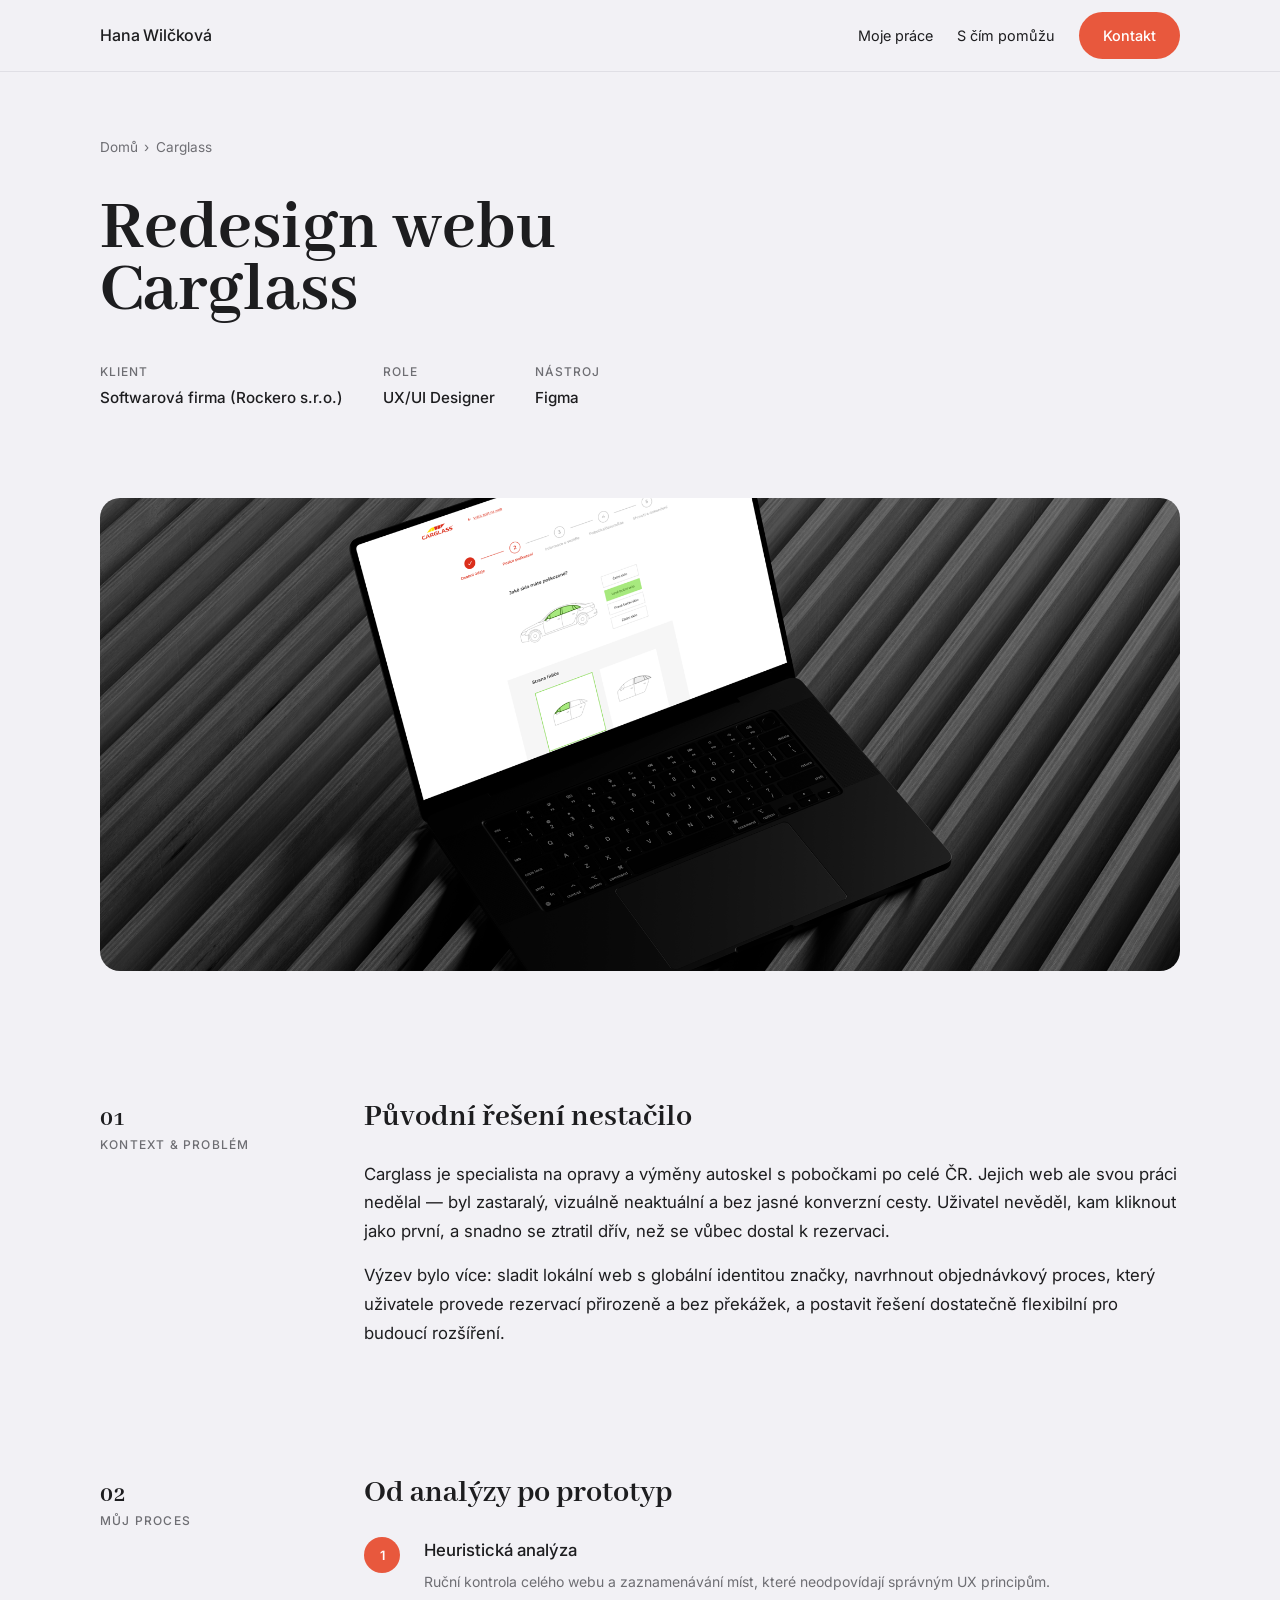
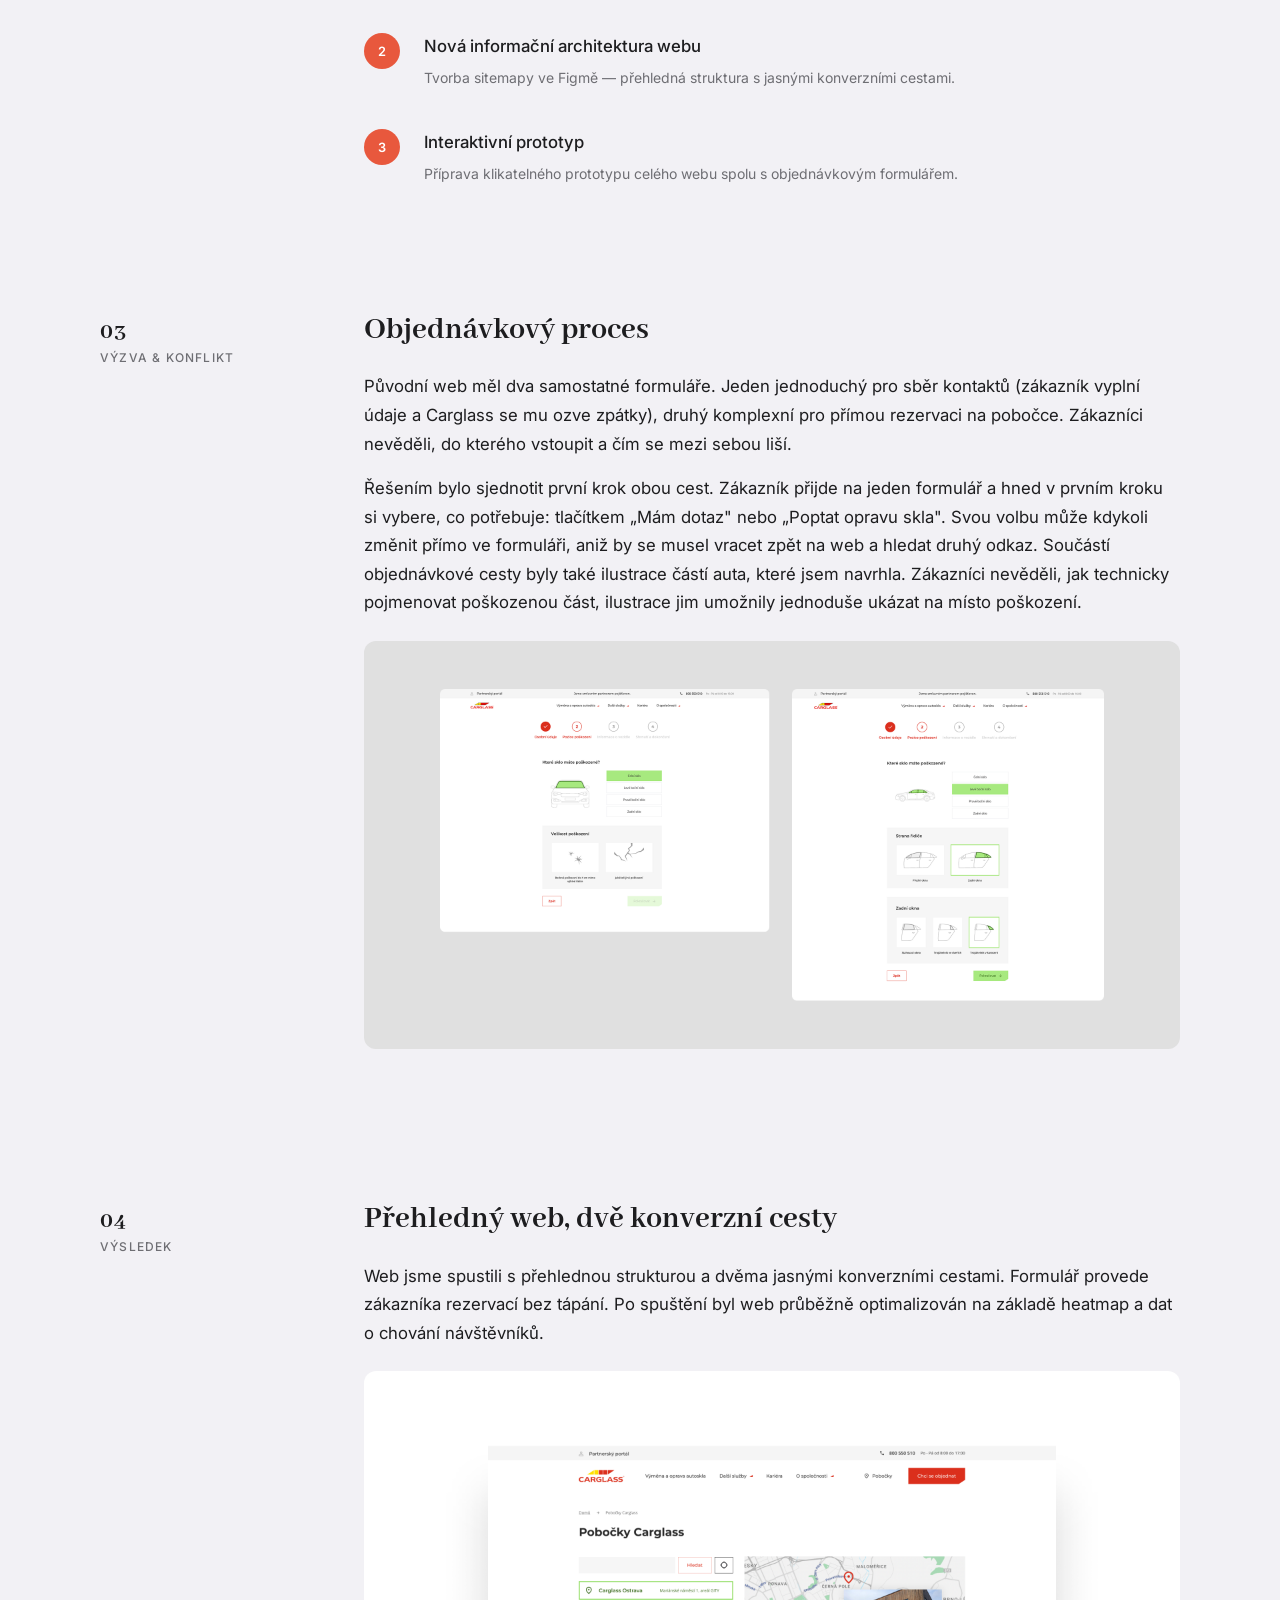
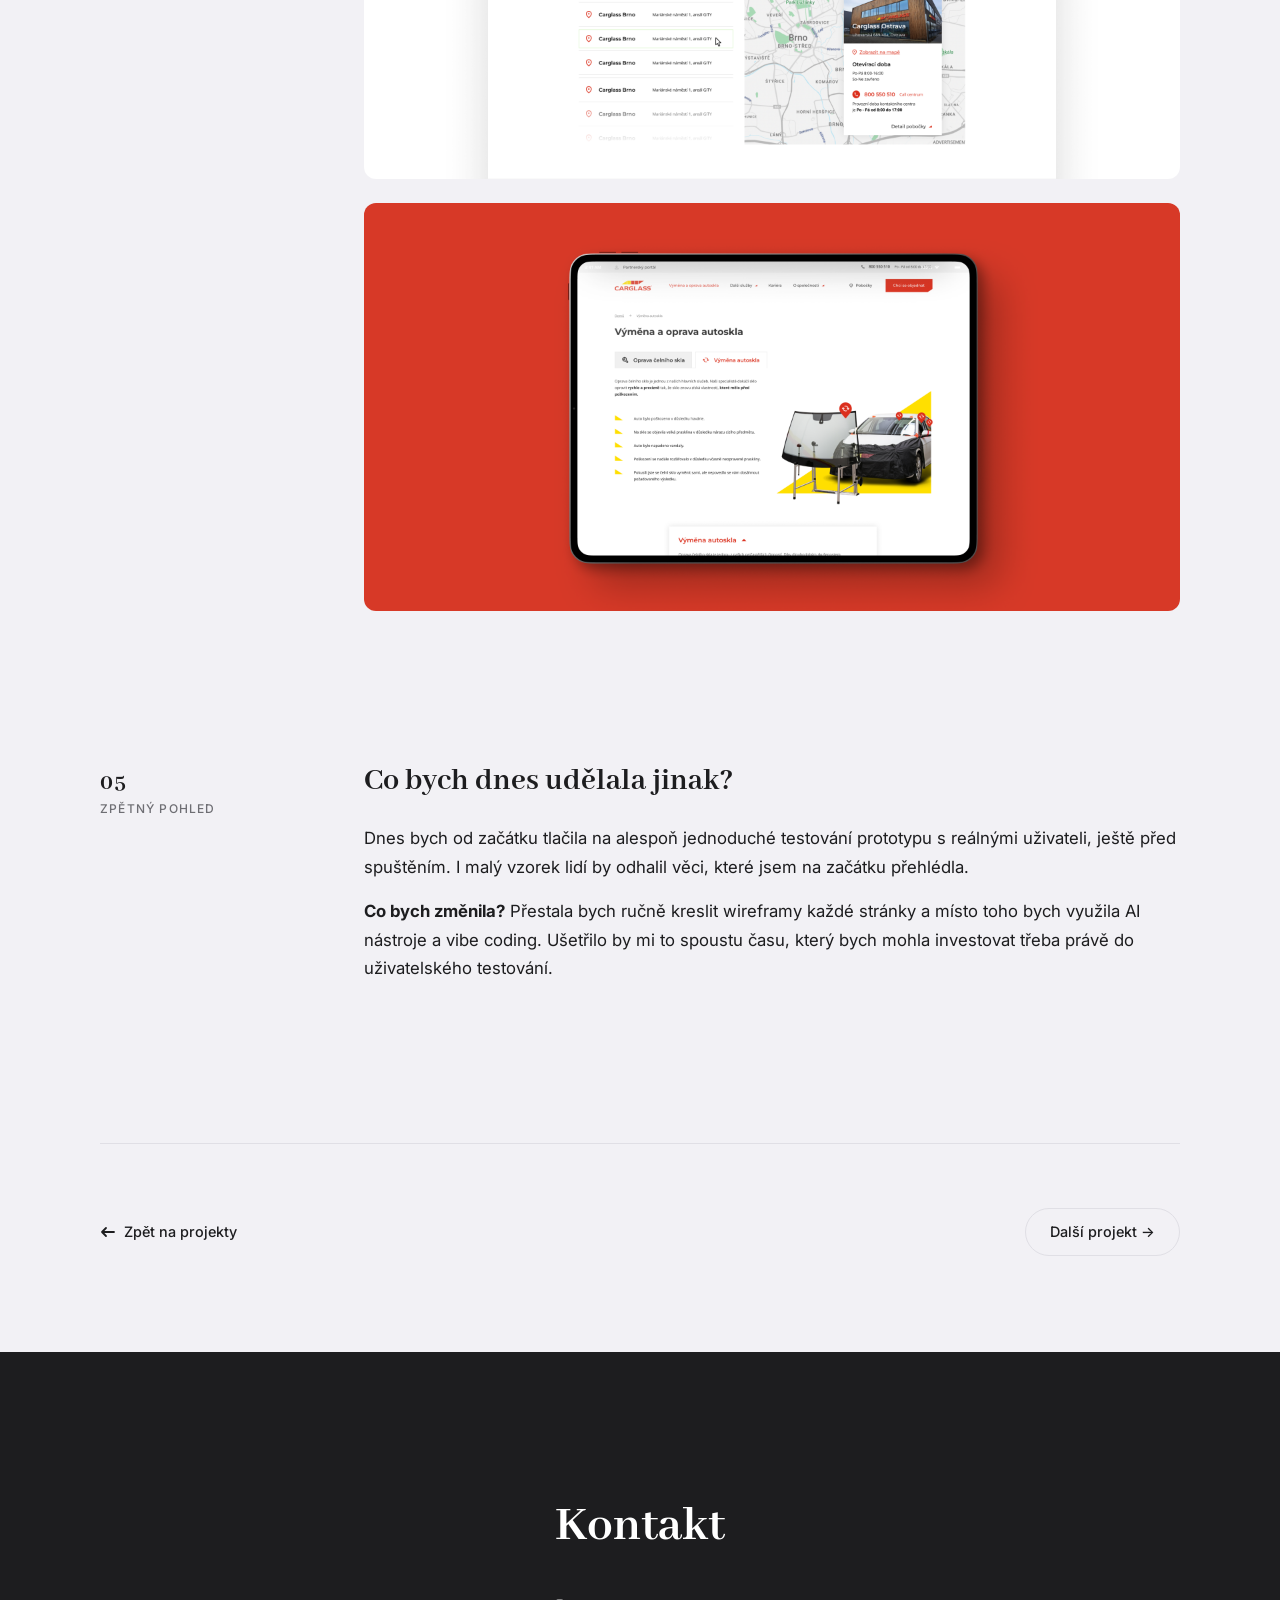
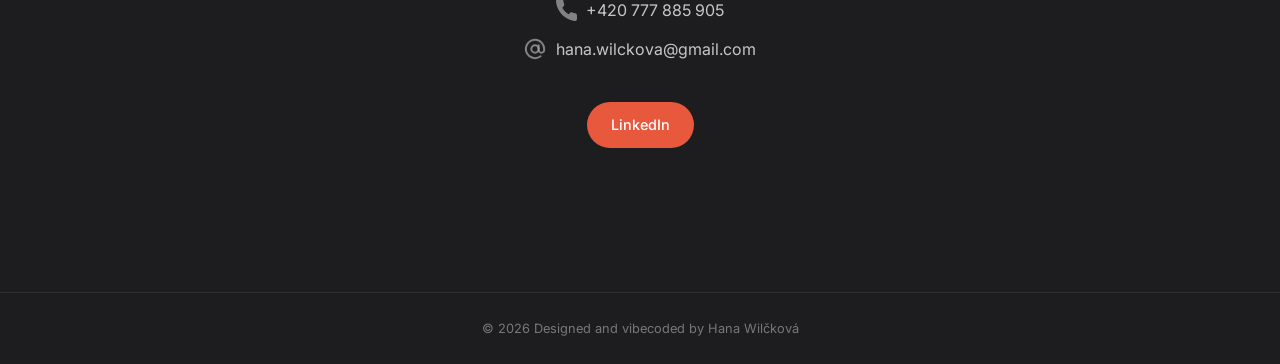
==== commit 0e20029c: "Remove period from heading" ====
--- a/carglass.html
+++ b/carglass.html
@@ -1058,7 +1058,7 @@
               Výsledek
             </div>
             <div>
-              <h2 class="case-section__title">Přehledný web, dvě konverzní cesty.</h2>
+              <h2 class="case-section__title">Přehledný web, dvě konverzní cesty</h2>
               <div class="case-section__body">
                 <p>
                   Web jsme spustili s přehlednou strukturou a dvěma jasnými konverzními cestami.
